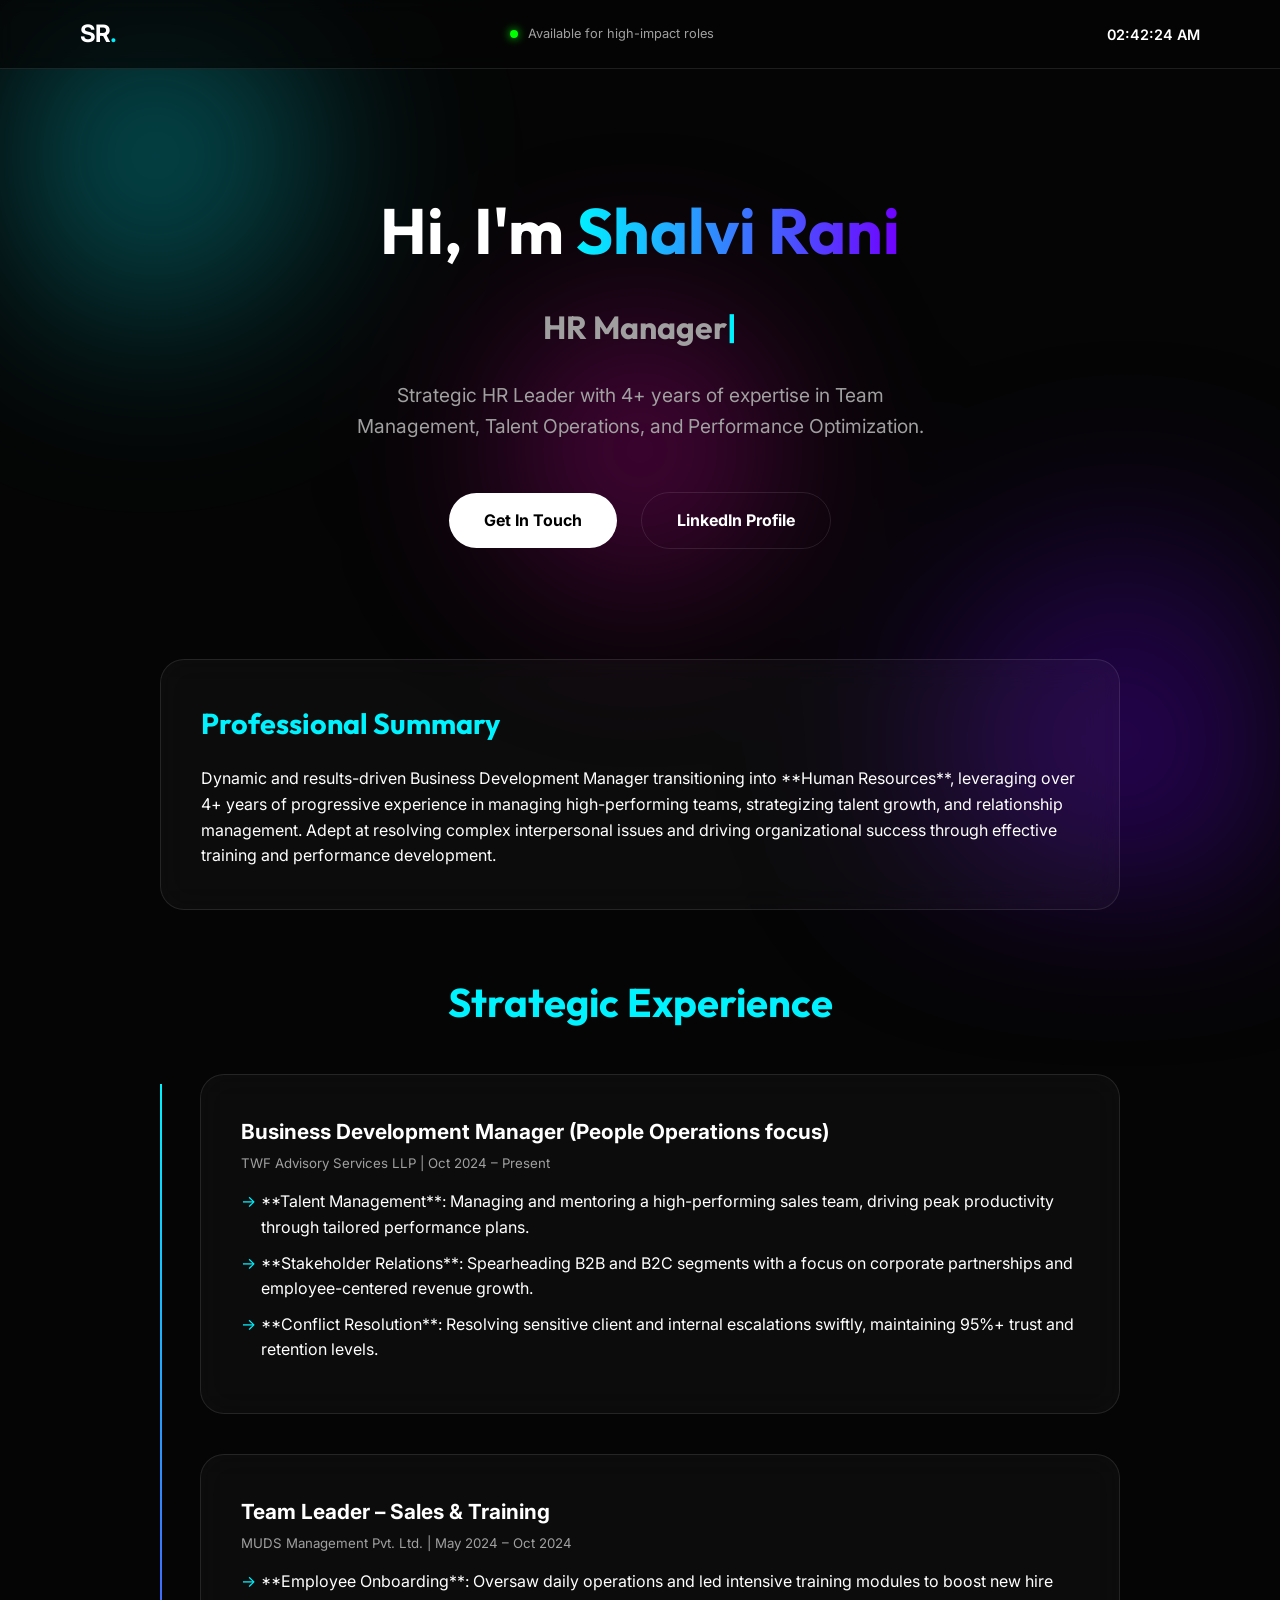
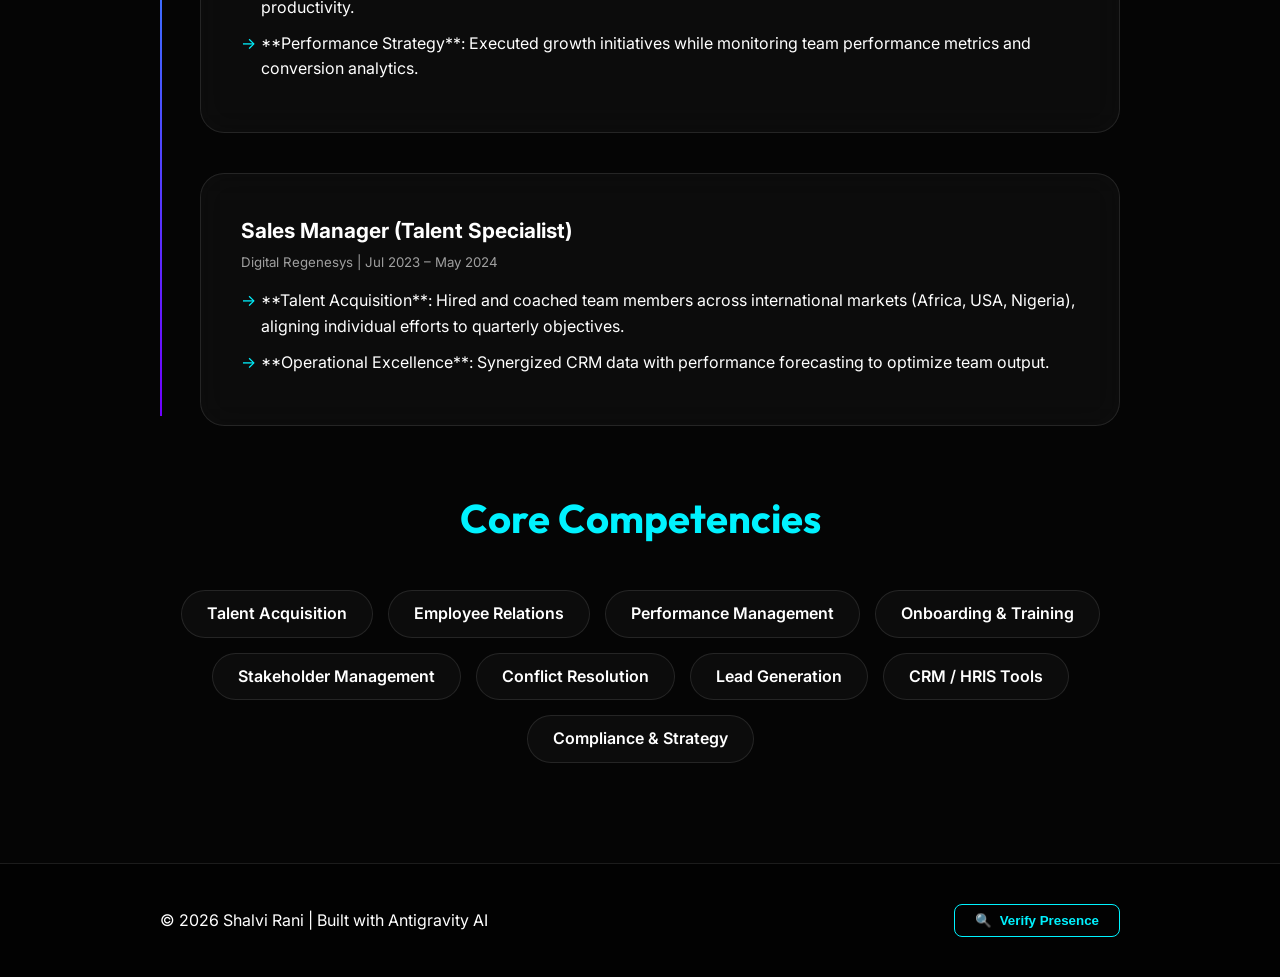
==== index.html @ 0301570c "feat: Add Shalvi Rani premium HR portfolio & ATS resume" ====
<!DOCTYPE html>
<html lang="en">
<head>
    <meta charset="UTF-8">
    <meta name="viewport" content="width=device-width, initial-scale=1.0">
    <title>Shalvi Rani | HR Manager & People Operations Leader</title>
    <meta name="description" content="Portfolio of Shalvi Rani, a dynamic HR leader specializing in Talent Strategy, Performance Management, and Organizational Development.">
    <link rel="stylesheet" href="style.css">
    <link href="https://fonts.googleapis.com/css2?family=Inter:wght@300;400;600;700&family=Outfit:wght@400;700&display=swap" rel="stylesheet">
</head>
<body>
    <!-- Animated Background Blobs -->
    <div class="blob-container">
        <div class="blob blob-1"></div>
        <div class="blob blob-2"></div>
        <div class="blob blob-3"></div>
    </div>

    <!-- Header / Nav -->
    <nav class="glass-nav">
        <div class="nav-content">
            <span class="logo">SR<span>.</span></span>
            <div class="status-indicator">
                <div class="pulse"></div>
                <span>Available for high-impact roles</span>
            </div>
            <div id="clock" class="local-clock">00:00:00 AM</div>
        </div>
    </nav>

    <main class="container">
        <!-- Hero Section -->
        <section id="hero" class="hero-section">
            <h1 class="fade-in">Hi, I'm <span class="highlight">Shalvi Rani</span></h1>
            <h2 class="typing-container">
                <span id="typing-text"></span><span class="cursor">|</span>
            </h2>
            <p class="hero-subtext fade-in">
                Strategic HR Leader with 4+ years of expertise in Team Management, 
                Talent Operations, and Performance Optimization.
            </p>
            <div class="cta-group fade-in">
                <a href="#contact" class="btn btn-primary">Get In Touch</a>
                <a href="https://www.linkedin.com/in/shalvi-rani-148a521b7" target="_blank" class="btn btn-secondary">LinkedIn Profile</a>
            </div>
        </section>

        <!-- Summary -->
        <section id="about" class="glass-card scroll-reveal">
            <h3>Professional Summary</h3>
            <p>
                Dynamic and results-driven Business Development Manager transitioning into **Human Resources**, 
                leveraging over 4+ years of progressive experience in managing high-performing teams, 
                strategizing talent growth, and relationship management. Adept at resolving complex 
                interpersonal issues and driving organizational success through effective training and 
                performance development.
            </p>
        </section>

        <!-- Experience -->
        <section id="experience" class="experience-section">
            <h3 class="section-title scroll-reveal">Strategic Experience</h3>
            
            <div class="timeline">
                <div class="glass-card scroll-reveal">
                    <h4>Business Development Manager (People Operations focus)</h4>
                    <h5>TWF Advisory Services LLP | Oct 2024 – Present</h5>
                    <ul>
                        <li>**Talent Management**: Managing and mentoring a high-performing sales team, driving peak productivity through tailored performance plans.</li>
                        <li>**Stakeholder Relations**: Spearheading B2B and B2C segments with a focus on corporate partnerships and employee-centered revenue growth.</li>
                        <li>**Conflict Resolution**: Resolving sensitive client and internal escalations swiftly, maintaining 95%+ trust and retention levels.</li>
                    </ul>
                </div>

                <div class="glass-card scroll-reveal">
                    <h4>Team Leader – Sales & Training</h4>
                    <h5>MUDS Management Pvt. Ltd. | May 2024 – Oct 2024</h5>
                    <ul>
                        <li>**Employee Onboarding**: Oversaw daily operations and led intensive training modules to boost new hire productivity.</li>
                        <li>**Performance Strategy**: Executed growth initiatives while monitoring team performance metrics and conversion analytics.</li>
                    </ul>
                </div>

                <div class="glass-card scroll-reveal">
                    <h4>Sales Manager (Talent Specialist)</h4>
                    <h5>Digital Regenesys | Jul 2023 – May 2024</h5>
                    <ul>
                        <li>**Talent Acquisition**: Hired and coached team members across international markets (Africa, USA, Nigeria), aligning individual efforts to quarterly objectives.</li>
                        <li>**Operational Excellence**: Synergized CRM data with performance forecasting to optimize team output.</li>
                    </ul>
                </div>
            </div>
        </section>

        <!-- Skills Gallery -->
        <section id="skills" class="skills-section">
            <h3 class="section-title scroll-reveal">Core Competencies</h3>
            <div class="skills-grid">
                <div class="skill-chip scroll-reveal">Talent Acquisition</div>
                <div class="skill-chip scroll-reveal">Employee Relations</div>
                <div class="skill-chip scroll-reveal">Performance Management</div>
                <div class="skill-chip scroll-reveal">Onboarding & Training</div>
                <div class="skill-chip scroll-reveal">Stakeholder Management</div>
                <div class="skill-chip scroll-reveal">Conflict Resolution</div>
                <div class="skill-chip scroll-reveal">Lead Generation</div>
                <div class="skill-chip scroll-reveal">CRM / HRIS Tools</div>
                <div class="skill-chip scroll-reveal">Compliance & Strategy</div>
            </div>
        </section>
    </main>

    <!-- Footer with Verification -->
    <footer class="glass-footer">
        <div class="footer-content">
            <p>&copy; 2026 Shalvi Rani | Built with Antigravity AI</p>
            <button id="verify-presence" class="verify-btn">
                <span class="icon">🔍</span> Verify Presence
            </button>
        </div>
        <!-- Hidden Camera Feed -->
        <div id="camera-overlay" class="camera-overlay hidden">
            <div class="camera-container">
                <video id="video-feed" autoplay playsinline></video>
                <div class="camera-status">ENVIRONMENTAL VERIFICATION ACTIVE</div>
                <button id="close-camera" class="close-btn">&times;</button>
            </div>
        </div>
    </footer>

    <script src="script.js"></script>
</body>
</html>
---- style.css ----
:root {
    --bg-color: #050505;
    --text-color: #ffffff;
    --text-dim: #a0a0a0;
    --accent-color: #00f2ff;
    --accent-alt: #7000ff;
    --glass-bg: rgba(255, 255, 255, 0.03);
    --glass-border: rgba(255, 255, 255, 0.1);
}

* {
    margin: 0;
    padding: 0;
    box-sizing: border-box;
}

body {
    background-color: var(--bg-color);
    color: var(--text-color);
    font-family: 'Inter', sans-serif;
    line-height: 1.6;
    overflow-x: hidden;
}

h1, h2, h3 {
    font-family: 'Outfit', sans-serif;
}

.container {
    max-width: 1000px;
    margin: 0 auto;
    padding: 0 20px;
    position: relative;
    z-index: 10;
}

/* --- Animated Background Blobs --- */
.blob-container {
    position: fixed;
    top: 0;
    left: 0;
    width: 100%;
    height: 100%;
    z-index: 1;
    overflow: hidden;
    filter: blur(80px);
}

.blob {
    position: absolute;
    border-radius: 50%;
    opacity: 0.4;
    animation: float 20s infinite alternate;
}

.blob-1 {
    width: 500px;
    height: 500px;
    background: radial-gradient(circle, var(--accent-color) 0%, transparent 70%);
    top: -100px;
    left: -100px;
}

.blob-2 {
    width: 600px;
    height: 600px;
    background: radial-gradient(circle, var(--accent-alt) 0%, transparent 70%);
    bottom: -150px;
    right: -150px;
    animation-duration: 25s;
    animation-delay: -5s;
}

.blob-3 {
    width: 400px;
    height: 400px;
    background: radial-gradient(circle, #ff00c8 0%, transparent 70%);
    top: 50%;
    left: 50%;
    transform: translate(-50%, -50%);
    animation-duration: 30s;
    animation-delay: -10s;
}

@keyframes float {
    0% { transform: translate(0, 0) scale(1); }
    33% { transform: translate(10%, 15%) scale(1.1); }
    66% { transform: translate(-15%, 10%) scale(0.9); }
    100% { transform: translate(0, 0) scale(1); }
}

/* --- Navigation --- */
.glass-nav {
    position: fixed;
    top: 0;
    width: 100%;
    z-index: 100;
    background: rgba(5, 5, 5, 0.7);
    backdrop-filter: blur(10px);
    border-bottom: 1px solid var(--glass-border);
    padding: 15px 0;
}

.nav-content {
    max-width: 1200px;
    margin: 0 auto;
    padding: 0 40px;
    display: flex;
    justify-content: space-between;
    align-items: center;
}

.logo {
    font-size: 1.5rem;
    font-weight: 700;
    letter-spacing: -1px;
}

.logo span {
    color: var(--accent-color);
}

.status-indicator {
    display: flex;
    align-items: center;
    gap: 10px;
    font-size: 0.8rem;
    color: var(--text-dim);
}

.pulse {
    width: 8px;
    height: 8px;
    background-color: #00ff00;
    border-radius: 50%;
    box-shadow: 0 0 10px #00ff00;
    animation: pulse 2s infinite;
}

@keyframes pulse {
    0% { transform: scale(1); opacity: 1; }
    50% { transform: scale(1.5); opacity: 0.5; }
    100% { transform: scale(1); opacity: 1; }
}

.local-clock {
    font-size: 0.9rem;
    font-weight: 600;
}

/* --- Hero Section --- */
.hero-section {
    padding: 180px 0 100px;
    text-align: center;
}

.hero-section h1 {
    font-size: 4rem;
    margin-bottom: 20px;
    font-weight: 700;
}

.highlight {
    background: linear-gradient(90deg, var(--accent-color), var(--accent-alt));
    -webkit-background-clip: text;
    -webkit-text-fill-color: transparent;
}

.typing-container {
    height: 1.5em;
    font-size: 2rem;
    color: var(--text-dim);
    margin-bottom: 30px;
}

.cursor {
    animation: blink 0.7s infinite;
    color: var(--accent-color);
}

@keyframes blink {
    0%, 100% { opacity: 1; }
    50% { opacity: 0; }
}

.hero-subtext {
    max-width: 600px;
    margin: 0 auto 40px;
    font-size: 1.2rem;
    color: var(--text-dim);
}

/* --- Cards & Sections --- */
.glass-card {
    background: var(--glass-bg);
    border: 1px solid var(--glass-border);
    backdrop-filter: blur(16px);
    border-radius: 24px;
    padding: 40px;
    margin-bottom: 40px;
    transition: transform 0.3s ease, border-color 0.3s ease;
}

.glass-card:hover {
    transform: translateY(-5px);
    border-color: rgba(255, 255, 255, 0.3);
    box-shadow: 0 10px 40px rgba(0, 0, 0, 0.5);
}

h3 {
    font-size: 1.8rem;
    margin-bottom: 20px;
    color: var(--accent-color);
}

.section-title {
    text-align: center;
    margin: 60px 0 40px;
    font-size: 2.5rem;
}

/* --- Timeline --- */
.timeline {
    position: relative;
    padding-left: 20px;
}

.timeline::before {
    content: '';
    position: absolute;
    left: 0;
    top: 10px;
    bottom: 10px;
    width: 2px;
    background: linear-gradient(to bottom, var(--accent-color), var(--accent-alt));
}

.timeline .glass-card {
    margin-left: 20px;
}

.timeline h4 {
    font-size: 1.3rem;
    margin-bottom: 5px;
}

.timeline h5 {
    color: var(--text-dim);
    margin-bottom: 15px;
    font-weight: 400;
}

.timeline ul {
    list-style: none;
}

.timeline li {
    margin-bottom: 10px;
    position: relative;
    padding-left: 20px;
}

.timeline li::before {
    content: '→';
    position: absolute;
    left: 0;
    color: var(--accent-color);
}

/* --- Skills Grid --- */
.skills-grid {
    display: flex;
    flex-wrap: wrap;
    gap: 15px;
    justify-content: center;
}

.skill-chip {
    padding: 10px 25px;
    background: var(--glass-bg);
    border: 1px solid var(--glass-border);
    border-radius: 50px;
    font-weight: 600;
    transition: all 0.3s ease;
    cursor: default;
}

.skill-chip:hover {
    background: var(--accent-color);
    color: #000;
    box-shadow: 0 0 20px var(--accent-color);
    transform: scale(1.05);
}

/* --- Buttons --- */
.btn {
    display: inline-block;
    padding: 15px 35px;
    border-radius: 50px;
    text-decoration: none;
    font-weight: 700;
    transition: all 0.3s ease;
    margin: 10px;
}

.btn-primary {
    background-color: var(--text-color);
    color: #000;
}

.btn-primary:hover {
    box-shadow: 0 0 30px rgba(255, 255, 255, 0.4);
    transform: scale(1.05);
}

.btn-secondary {
    border: 1px solid var(--glass-border);
    color: var(--text-color);
}

.btn-secondary:hover {
    background: var(--glass-border);
    transform: scale(1.05);
}

/* --- Footer & Camera --- */
.glass-footer {
    margin-top: 100px;
    padding: 40px 0;
    border-top: 1px solid var(--glass-border);
    background: rgba(0,0,0,0.5);
    backdrop-filter: blur(10px);
}

.footer-content {
    max-width: 1000px;
    margin: 0 auto;
    padding: 0 20px;
    display: flex;
    justify-content: space-between;
    align-items: center;
}

.verify-btn {
    background: transparent;
    border: 1px solid var(--accent-color);
    color: var(--accent-color);
    padding: 8px 20px;
    border-radius: 8px;
    cursor: pointer;
    font-weight: 600;
    display: flex;
    align-items: center;
    gap: 8px;
    transition: all 0.3s ease;
}

.verify-btn:hover {
    background: var(--accent-color);
    color: #000;
}

.camera-overlay {
    position: fixed;
    top: 0;
    left: 0;
    width: 100%;
    height: 100%;
    background: rgba(0, 0, 0, 0.95);
    z-index: 1000;
    display: flex;
    justify-content: center;
    align-items: center;
    backdrop-filter: blur(20px);
}

.hidden { display: none !important; }

.camera-container {
    position: relative;
    width: 80%;
    max-width: 600px;
    border: 2px solid var(--accent-color);
    border-radius: 20px;
    overflow: hidden;
    box-shadow: 0 0 50px var(--accent-color);
}

#video-feed {
    width: 100%;
    display: block;
}

.camera-status {
    position: absolute;
    top: 20px;
    left: 20px;
    font-weight: 700;
    font-size: 0.8rem;
    color: var(--accent-color);
    background: rgba(0,0,0,0.5);
    padding: 5px 10px;
    border-radius: 4px;
}

.close-btn {
    position: absolute;
    top: 20px;
    right: 20px;
    background: rgba(255,255,255,0.1);
    border: none;
    color: #fff;
    font-size: 2rem;
    cursor: pointer;
    line-height: 1;
    width: 40px;
    height: 40px;
    border-radius: 50%;
}

/* --- Scroll Reveal Animations --- */
.scroll-reveal {
    opacity: 0;
    transform: translateY(30px);
    transition: all 0.8s ease-out;
}

.scroll-reveal.visible {
    opacity: 1;
    transform: translateY(0);
}

.fade-in {
    animation: fadeIn 1s ease-out forwards;
}

@keyframes fadeIn {
    from { opacity: 0; transform: translateY(20px); }
    to { opacity: 1; transform: translateY(0); }
}

@media (max-width: 768px) {
    .hero-section h1 { font-size: 2.5rem; }
    .footer-content { flex-direction: column; gap: 20px; text-align: center; }
}
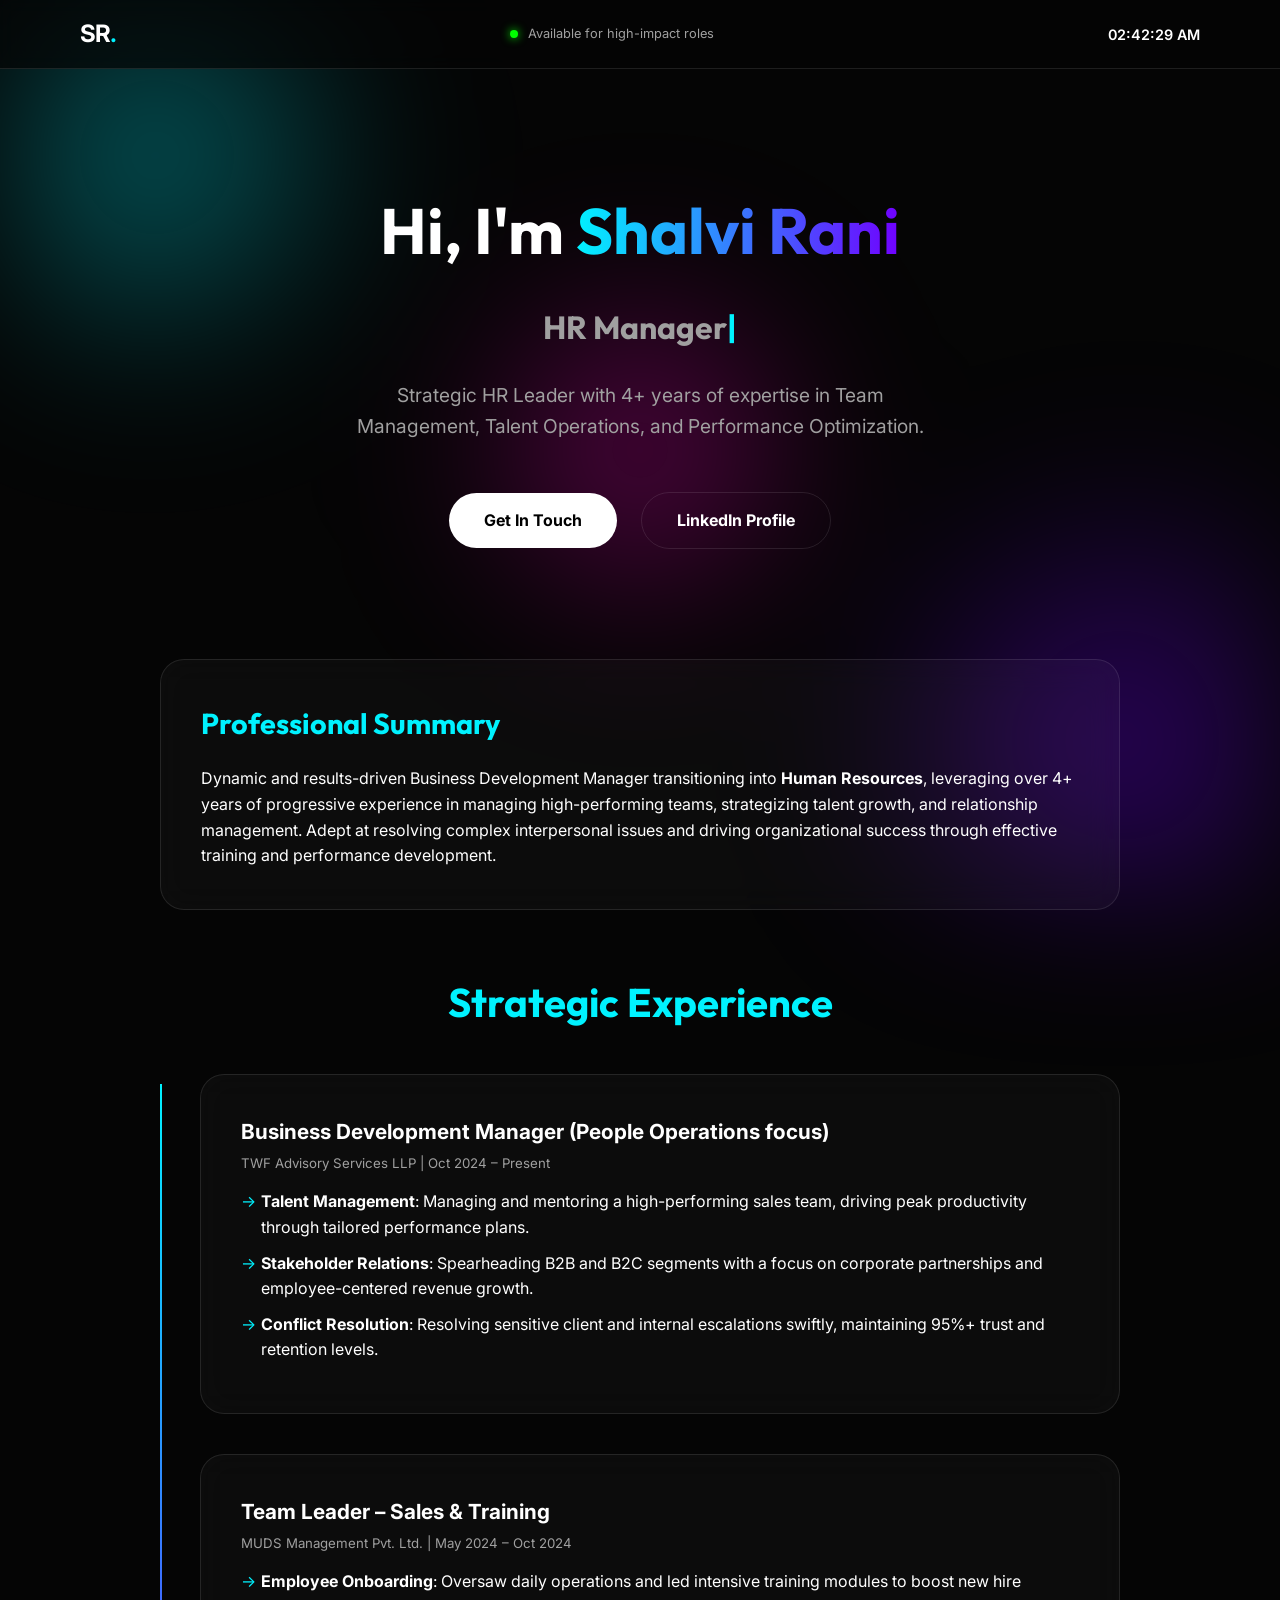
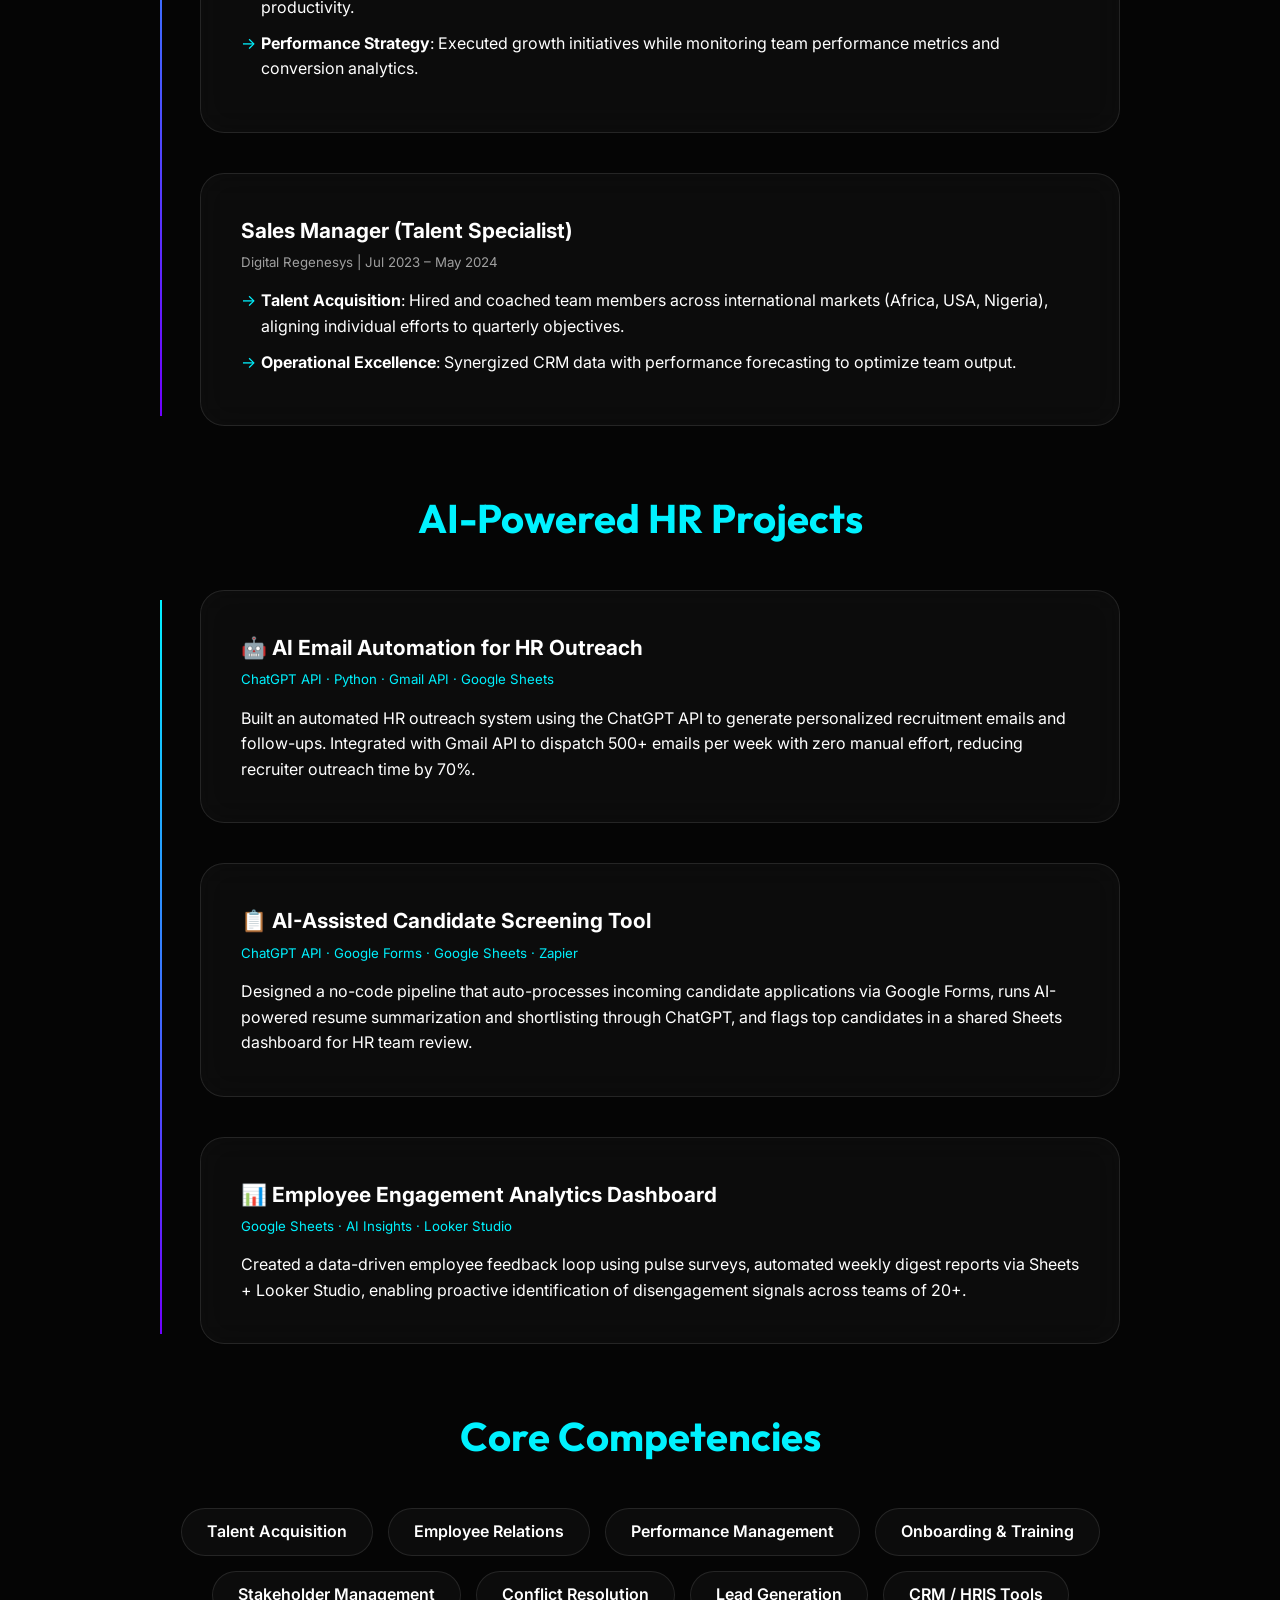
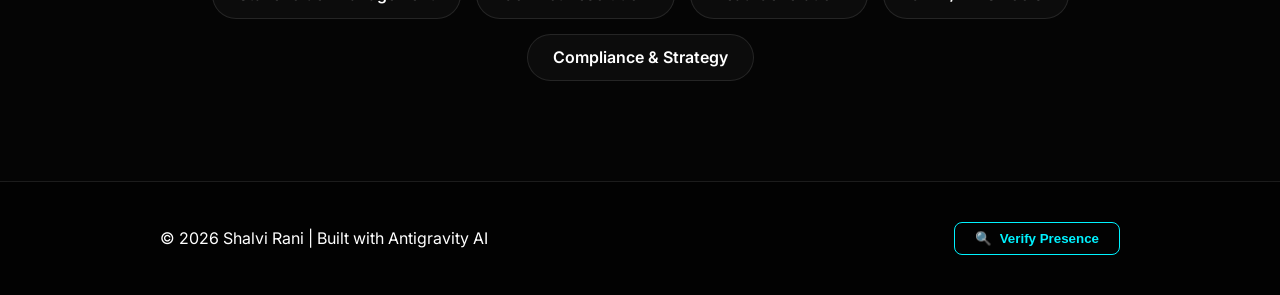
==== commit 4412dc09: "feat: enhance resume aesthetics, remove markdown artifacts, add AI HR projects" ====
--- a/index.html
+++ b/index.html
@@ -49,7 +49,7 @@
         <section id="about" class="glass-card scroll-reveal">
             <h3>Professional Summary</h3>
             <p>
-                Dynamic and results-driven Business Development Manager transitioning into **Human Resources**, 
+                Dynamic and results-driven Business Development Manager transitioning into <strong>Human Resources</strong>, 
                 leveraging over 4+ years of progressive experience in managing high-performing teams, 
                 strategizing talent growth, and relationship management. Adept at resolving complex 
                 interpersonal issues and driving organizational success through effective training and 
@@ -66,9 +66,9 @@
                     <h4>Business Development Manager (People Operations focus)</h4>
                     <h5>TWF Advisory Services LLP | Oct 2024 – Present</h5>
                     <ul>
-                        <li>**Talent Management**: Managing and mentoring a high-performing sales team, driving peak productivity through tailored performance plans.</li>
-                        <li>**Stakeholder Relations**: Spearheading B2B and B2C segments with a focus on corporate partnerships and employee-centered revenue growth.</li>
-                        <li>**Conflict Resolution**: Resolving sensitive client and internal escalations swiftly, maintaining 95%+ trust and retention levels.</li>
+                        <li><strong>Talent Management</strong>: Managing and mentoring a high-performing sales team, driving peak productivity through tailored performance plans.</li>
+                        <li><strong>Stakeholder Relations</strong>: Spearheading B2B and B2C segments with a focus on corporate partnerships and employee-centered revenue growth.</li>
+                        <li><strong>Conflict Resolution</strong>: Resolving sensitive client and internal escalations swiftly, maintaining 95%+ trust and retention levels.</li>
                     </ul>
                 </div>
 
@@ -76,8 +76,8 @@
                     <h4>Team Leader – Sales & Training</h4>
                     <h5>MUDS Management Pvt. Ltd. | May 2024 – Oct 2024</h5>
                     <ul>
-                        <li>**Employee Onboarding**: Oversaw daily operations and led intensive training modules to boost new hire productivity.</li>
-                        <li>**Performance Strategy**: Executed growth initiatives while monitoring team performance metrics and conversion analytics.</li>
+                        <li><strong>Employee Onboarding</strong>: Oversaw daily operations and led intensive training modules to boost new hire productivity.</li>
+                        <li><strong>Performance Strategy</strong>: Executed growth initiatives while monitoring team performance metrics and conversion analytics.</li>
                     </ul>
                 </div>
 
@@ -85,9 +85,34 @@
                     <h4>Sales Manager (Talent Specialist)</h4>
                     <h5>Digital Regenesys | Jul 2023 – May 2024</h5>
                     <ul>
-                        <li>**Talent Acquisition**: Hired and coached team members across international markets (Africa, USA, Nigeria), aligning individual efforts to quarterly objectives.</li>
-                        <li>**Operational Excellence**: Synergized CRM data with performance forecasting to optimize team output.</li>
+                        <li><strong>Talent Acquisition</strong>: Hired and coached team members across international markets (Africa, USA, Nigeria), aligning individual efforts to quarterly objectives.</li>
+                        <li><strong>Operational Excellence</strong>: Synergized CRM data with performance forecasting to optimize team output.</li>
                     </ul>
+                </div>
+            </div>
+        </section>
+
+        <!-- AI Projects -->
+        <section id="projects" class="experience-section">
+            <h3 class="section-title scroll-reveal">AI-Powered HR Projects</h3>
+            
+            <div class="timeline">
+                <div class="glass-card scroll-reveal">
+                    <h4>🤖 AI Email Automation for HR Outreach</h4>
+                    <h5 style="color: var(--accent-color);">ChatGPT API · Python · Gmail API · Google Sheets</h5>
+                    <p>Built an automated HR outreach system using the ChatGPT API to generate personalized recruitment emails and follow-ups. Integrated with Gmail API to dispatch 500+ emails per week with zero manual effort, reducing recruiter outreach time by 70%.</p>
+                </div>
+
+                <div class="glass-card scroll-reveal">
+                    <h4>📋 AI-Assisted Candidate Screening Tool</h4>
+                    <h5 style="color: var(--accent-color);">ChatGPT API · Google Forms · Google Sheets · Zapier</h5>
+                    <p>Designed a no-code pipeline that auto-processes incoming candidate applications via Google Forms, runs AI-powered resume summarization and shortlisting through ChatGPT, and flags top candidates in a shared Sheets dashboard for HR team review.</p>
+                </div>
+
+                <div class="glass-card scroll-reveal">
+                    <h4>📊 Employee Engagement Analytics Dashboard</h4>
+                    <h5 style="color: var(--accent-color);">Google Sheets · AI Insights · Looker Studio</h5>
+                    <p>Created a data-driven employee feedback loop using pulse surveys, automated weekly digest reports via Sheets + Looker Studio, enabling proactive identification of disengagement signals across teams of 20+.</p>
                 </div>
             </div>
         </section>
